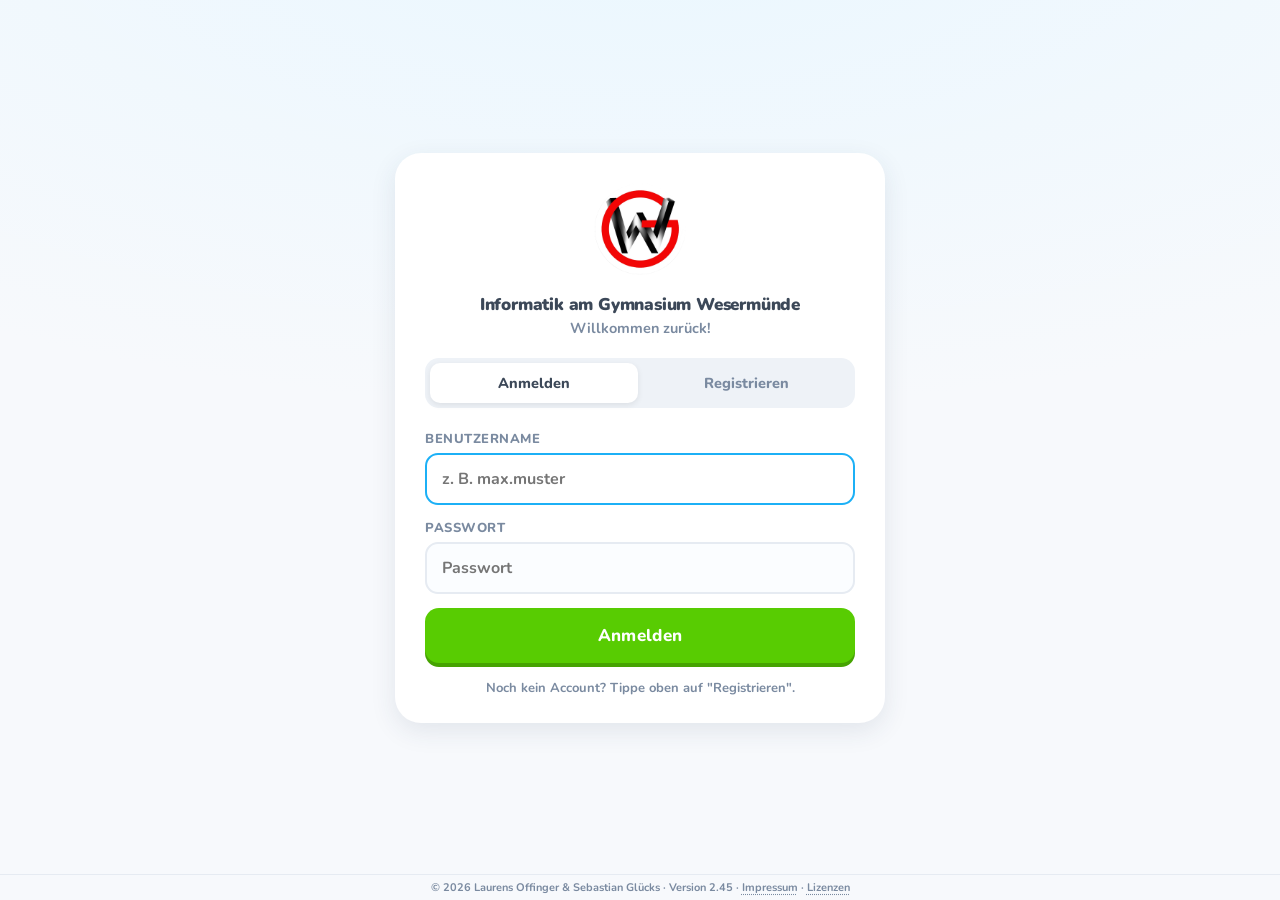
==== index.html @ f21b3028 "Version 2.45: mehrere Welten je Aufgabe, Klassenwechsel, Update in einem Befehl Mehrere Welten je Au" ====
<!DOCTYPE html>
<html lang="de">
<head>
<meta charset="UTF-8">
<meta name="viewport" content="width=device-width, initial-scale=1.0">
<title>🐹 Informatik am Gymnasium Wesermünde</title>
<link rel="icon" href="data:image/svg+xml,<svg xmlns='http://www.w3.org/2000/svg' viewBox='0 0 100 100'><text y='.9em' font-size='90'>🐹</text></svg>">
<link rel="preconnect" href="https://fonts.googleapis.com">
<link href="https://fonts.googleapis.com/css2?family=Nunito:ital,wght@0,400;0,600;0,700;0,800;0,900&display=swap" rel="stylesheet">
<style>
  :root{
    --green:#58cc02; --green-d:#46a302; --green-l:#d7ffb8;
    --blue:#1cb0f6; --blue-d:#1899d6;
    --gold:#e7a13a; --gold-d:#c9851f;
    --red:#ff4b4b; --red-d:#e63a3a;
    --purple:#ce82ff;
    --ink:#3c4858; --muted:#7a8aa0; --line:#e6ebf2; --line2:#eef2f7;
    --bg:#f7f9fc; --card:#fff;
    --radius:18px; --shadow:0 8px 26px rgba(40,60,90,.10);
    font-family:"Nunito",system-ui,-apple-system,Segoe UI,Roboto,sans-serif;
  }
  *{box-sizing:border-box}
  html,body{height:100%}
  body{margin:0;background:var(--bg);color:var(--ink);font-family:inherit;font-weight:600}
  a{color:var(--blue);text-decoration:none}
  h1,h2,h3{font-weight:900;letter-spacing:-.2px}

  /* ---------- Splash ---------- */
  #splash{position:fixed;inset:0;display:flex;flex-direction:column;align-items:center;justify-content:center;gap:14px;background:var(--bg);z-index:100;transition:opacity .3s}
  #splash.hide{opacity:0;pointer-events:none}
  #splash .h{font-size:60px;animation:bounce 1s infinite}
  #splash .t{color:var(--muted);font-weight:800}
  @keyframes bounce{0%,100%{transform:translateY(0)}50%{transform:translateY(-12px)}}

  /* ---------- Buttons (Duolingo-3D) ---------- */
  .btn{border:none;border-radius:14px;font-family:inherit;font-weight:800;cursor:pointer;padding:13px 20px;font-size:15px;letter-spacing:.3px;transition:transform .06s,box-shadow .06s,filter .1s;display:inline-flex;align-items:center;gap:8px;justify-content:center}
  .btn:active{transform:translateY(2px)}
  .btn-primary{background:var(--green);color:#fff;box-shadow:0 4px 0 var(--green-d)}
  .btn-primary:active{box-shadow:0 2px 0 var(--green-d)}
  .btn-blue{background:var(--blue);color:#fff;box-shadow:0 4px 0 var(--blue-d)}
  .btn-blue:active{box-shadow:0 2px 0 var(--blue-d)}
  .btn-gold{background:var(--gold);color:#fff;box-shadow:0 4px 0 var(--gold-d)}
  .btn-danger{background:var(--red);color:#fff;box-shadow:0 4px 0 #c4302b}
  .btn-ghost{background:#fff;color:var(--ink);box-shadow:0 0 0 2px var(--line) inset}
  .btn-ghost:active{transform:translateY(1px)}
  .btn:disabled{opacity:.5;cursor:default;transform:none!important}
  .btn-sm{padding:8px 14px;font-size:13.5px;border-radius:11px}
  .btn-lg{padding:16px 26px;font-size:17px;width:100%}

  /* ---------- Inputs ---------- */
  .field{margin:0 0 14px}
  .field label{display:block;font-weight:800;font-size:13px;color:var(--muted);margin:0 0 5px;text-transform:uppercase;letter-spacing:.5px}
  .input{width:100%;border:2px solid var(--line);background:#fbfdff;border-radius:13px;padding:13px 15px;font-family:inherit;font-size:16px;font-weight:700;color:var(--ink);transition:.12s}
  .input:focus{outline:none;border-color:var(--blue);background:#fff}
  textarea.input{resize:vertical;min-height:90px;font-weight:600}

  /* ---------- Auth ---------- */
  .auth-wrap{min-height:100vh;display:flex;align-items:center;justify-content:center;padding:20px 20px 44px;
    background:radial-gradient(1200px 500px at 50% -10%, #eaf7ff, transparent), var(--bg)}
  .auth-card{background:var(--card);border-radius:26px;box-shadow:var(--shadow);width:100%;max-width:490px;padding:30px 30px 26px;animation:pop .35s cubic-bezier(.2,1.2,.4,1)}
  @keyframes pop{from{transform:scale(.94) translateY(10px);opacity:0}to{transform:none;opacity:1}}
  .auth-card .mascot{font-size:58px;text-align:center;line-height:1}
  .auth-card h1{text-align:center;font-size:17px;margin:8px 0 2px;white-space:nowrap}
  .auth-card .sub{text-align:center;color:var(--muted);font-weight:700;margin:0 0 20px;font-size:14.5px}
  .tabs{display:flex;background:var(--line2);border-radius:14px;padding:5px;margin:0 0 22px;gap:4px}
  .tabs button{flex:1;border:none;background:transparent;font-family:inherit;font-weight:800;font-size:14.5px;color:var(--muted);padding:10px;border-radius:10px;cursor:pointer}
  .tabs button.active{background:#fff;color:var(--ink);box-shadow:0 2px 6px rgba(0,0,0,.08)}
  .role-pick{display:grid;grid-template-columns:1fr 1fr;gap:10px;margin:0 0 14px}
  .role-opt{border:2px solid var(--line);border-radius:14px;padding:14px 10px;text-align:center;cursor:pointer;font-weight:800;transition:.12s;background:#fff}
  .role-opt .ic{font-size:26px;display:block;margin-bottom:4px}
  .role-opt.active{border-color:var(--green);background:#f3ffe9;color:var(--green-d)}
  .auth-msg{border-radius:12px;padding:10px 13px;font-weight:800;font-size:14px;margin:0 0 14px;display:none}
  .auth-msg.err{display:block;background:#fff0f0;color:var(--red-d)}
  .auth-msg.ok{display:block;background:#f0fff0;color:var(--green-d)}
  .auth-foot{text-align:center;color:var(--muted);font-size:13px;margin:16px 0 0;font-weight:700}
  .auth-credit{text-align:center;color:var(--muted);font-size:12px;margin:16px 0 0;font-weight:800;border-top:1px solid var(--line2);padding-top:12px}
  .auth-credit b{color:var(--gold-d)}
  #appfoot{position:fixed;left:0;right:0;bottom:0;text-align:center;font-size:11px;color:var(--muted);font-weight:700;padding:5px 10px;background:rgba(247,249,252,.93);border-top:1px solid var(--line);z-index:30;pointer-events:none}
  #appfoot b{color:inherit;font-weight:inherit}
  #appfoot a{pointer-events:auto}   /* der Footer selbst ist klick-durchlässig – Links (Impressum) aber klickbar */

  /* ---------- Patch-Notes (Fab unten links + Verlauf) ---------- */
  .patch-fab{position:fixed;left:16px;bottom:30px;z-index:40;background:#fff;color:var(--muted);border:none;border-radius:999px;
    box-shadow:0 6px 18px rgba(40,60,90,.18),0 0 0 1.5px var(--line) inset;padding:9px 15px 9px 13px;font-family:inherit;font-weight:800;
    font-size:13px;cursor:pointer;display:inline-flex;align-items:center;gap:7px;transition:transform .08s,box-shadow .14s,color .14s}
  .patch-fab:hover{color:var(--ink);transform:translateY(-2px);box-shadow:0 9px 22px rgba(40,60,90,.24),0 0 0 1.5px var(--blue) inset}
  .patch-fab:active{transform:translateY(0)}
  .patch-fab .dot{width:8px;height:8px;border-radius:50%;background:var(--blue);box-shadow:0 0 0 3px #d8f0ff}
  @media (max-width:560px){ .patch-fab span.lbl{display:none} .patch-fab{padding:11px;left:12px;bottom:36px} }
  .patchlog{display:flex;flex-direction:column;gap:6px;margin-top:8px}
  .patchlog .pn{border-left:3px solid var(--line);padding:8px 0 8px 15px}
  .patchlog .pn.latest{border-left-color:var(--green)}
  .patchlog .pn h4{margin:0;font-size:15.5px;display:flex;align-items:center;gap:8px;flex-wrap:wrap}
  .patchlog .pn .ver{font-size:11px;font-weight:900;color:var(--muted);background:var(--line2);padding:2px 8px;border-radius:7px;letter-spacing:.4px}
  .patchlog .pn .date{font-size:12px;color:var(--muted);font-weight:700;margin-left:auto}
  .patchlog .pn ul{margin:8px 0 2px;padding-left:19px}
  .patchlog .pn li{margin:0 0 5px;font-weight:600;line-height:1.45}
  .patchlog .pn li b{font-weight:800;color:var(--ink)}

  /* ---------- App shell ---------- */
  .topbar{position:sticky;top:0;z-index:20;background:#fff;border-bottom:1px solid var(--line);display:flex;align-items:center;gap:12px;padding:11px 18px;box-shadow:0 2px 10px rgba(40,60,90,.04)}
  .topbar .brand{display:flex;align-items:center;gap:9px;font-weight:900;font-size:16px;min-width:0;white-space:nowrap;overflow:hidden;text-overflow:ellipsis}
  .topbar .brand .h{font-size:24px}
  .topbar .brand img.blogo{height:28px;width:28px;object-fit:contain;flex:0 0 auto}
  .topbar .spacer{margin-left:auto}
  .chip{display:inline-flex;align-items:center;gap:7px;background:var(--line2);border-radius:999px;padding:6px 12px 6px 7px;font-weight:800;font-size:13.5px}
  .chip .av{width:26px;height:26px;border-radius:50%;background:var(--gold);color:#fff;display:flex;align-items:center;justify-content:center;font-size:14px;font-weight:900}
  .chip.teacher .av{background:var(--blue)}
  .badge{font-size:11px;font-weight:900;text-transform:uppercase;letter-spacing:.6px;padding:3px 8px;border-radius:8px;background:var(--green-l);color:var(--green-d)}
  .badge.blue{background:#dff2ff;color:var(--blue-d)}
  .badge.gold{background:#fff0d6;color:var(--gold-d)}
  .badge.gray{background:var(--line2);color:var(--muted)}

  /* ---------- Konto-Dropdown (Topbar) ---------- */
  .usermenu{position:relative;display:inline-block}
  .chipbtn{border:none;cursor:pointer;font-family:inherit;font-size:13.5px;color:var(--ink);transition:filter .1s}
  .chipbtn:hover{filter:brightness(.97)}
  .chip .caret{font-size:11px;opacity:.65;margin-left:1px}
  .menu{position:absolute;right:0;top:calc(100% + 8px);background:#fff;border-radius:14px;
    box-shadow:0 12px 30px rgba(40,60,90,.18),0 0 0 1px var(--line) inset;padding:6px;min-width:210px;z-index:60;
    display:flex;flex-direction:column;gap:2px;animation:pop .14s cubic-bezier(.2,1.2,.4,1)}
  .menu-item{display:flex;align-items:center;gap:10px;width:100%;text-align:left;border:none;background:none;
    font-family:inherit;font-weight:800;font-size:14px;color:var(--ink);padding:11px 13px;border-radius:10px;cursor:pointer}
  .menu-item:hover{background:var(--line2)}
  .menu-item.danger{color:var(--red-d)}
  .menu-item.danger:hover{background:#fff0f0}

  .container{max-width:1080px;margin:0 auto;padding:22px 18px 60px}
  .page-head{display:flex;align-items:center;gap:12px;margin:4px 0 20px;flex-wrap:wrap}
  .page-head h2{font-size:24px;margin:0}
  .page-head .spacer{margin-left:auto}
  .muted{color:var(--muted)}
  .crumb{background:none;border:none;color:var(--blue);font-weight:800;cursor:pointer;font-family:inherit;font-size:14px;padding:0}

  .grid{display:grid;gap:14px;grid-template-columns:repeat(auto-fill,minmax(250px,1fr))}
  .card{background:var(--card);border-radius:var(--radius);box-shadow:var(--shadow);padding:18px}
  .card.click{cursor:pointer;transition:transform .1s,box-shadow .1s;border:2px solid transparent}
  .card.click:hover{transform:translateY(-3px);box-shadow:0 12px 30px rgba(40,60,90,.14);border-color:var(--green-l)}
  .card h3{margin:0 0 6px;font-size:18px}
  .card .meta{color:var(--muted);font-size:13.5px;font-weight:700}
  .codechip{display:inline-flex;align-items:center;gap:8px;font-family:"JetBrains Mono",monospace;font-weight:800;background:#fff7e9;color:var(--gold-d);border:2px dashed var(--gold);border-radius:11px;padding:7px 12px;font-size:16px;letter-spacing:1px}
  .empty{text-align:center;color:var(--muted);padding:40px 20px;font-weight:700}
  .empty .ic{font-size:46px;display:block;margin-bottom:10px;opacity:.7}

  .list{display:flex;flex-direction:column;gap:10px}
  .row{display:flex;align-items:center;gap:12px;background:#fff;border:2px solid var(--line);border-radius:14px;padding:13px 15px}
  .row .grow{flex:1;min-width:0}
  .row .grow .t{display:block;font-weight:800}
  .row .grow .t.clickable{cursor:pointer;display:inline-block}
  .row .grow .t.clickable:hover{color:var(--blue);text-decoration:underline}
  .row .grow .s{display:block;color:var(--muted);font-size:13px;font-weight:700;margin-top:2px}
  /* Vorschautext einer Aufgabe: eine Zeile ueber die volle Breite, am Ende "..." */
  .row .grow .s.prev{white-space:nowrap;overflow:hidden;text-overflow:ellipsis;margin-top:3px}
  .acts{display:flex;gap:5px;flex:none}
  .abtn{border:1px solid var(--line);background:#fff;border-radius:9px;padding:6px 9px;font-size:14px;line-height:1;cursor:pointer;transition:.1s}
  .abtn:hover{border-color:#cdd5e0;background:#fafbfd}
  .abtn.on{background:#2b6cff;color:#fff;border-color:#2b6cff}
  .editnote{background:#fff7e6;border:1.5px solid #ffd98a;border-radius:12px;padding:9px 13px;font-size:13px;font-weight:700;color:#7a5a00;margin-bottom:10px}

  /* ---------- Matrix ---------- */
  .matrix-wrap{overflow:auto;background:#fff;border-radius:var(--radius);box-shadow:var(--shadow);padding:6px}
  table.matrix{border-collapse:separate;border-spacing:0;width:100%;font-size:14px}
  table.matrix th,table.matrix td{padding:10px 12px;text-align:center;white-space:nowrap}
  table.matrix thead th{position:sticky;top:0;background:#fff;font-weight:900;color:var(--muted);border-bottom:2px solid var(--line);font-size:12.5px}
  table.matrix th.stu{text-align:left;position:sticky;left:0;background:#fff;z-index:1}
  table.matrix td.stu{text-align:left;position:sticky;left:0;background:#fff;font-weight:800;z-index:1;border-right:2px solid var(--line)}
  table.matrix td.stu.clickable{cursor:pointer}
  table.matrix td.stu.clickable:hover{color:var(--blue);text-decoration:underline}
  table.matrix tbody tr:nth-child(even) td{background:#fafcff}
  table.matrix tbody tr:nth-child(even) td.stu{background:#fafcff}
  /* Abgabe-Matrix im Vollbild (maximiert – über die gesamte Bildschirmbreite) */
  .matrix-modal{position:fixed;inset:0;z-index:70;background:var(--bg);display:flex;flex-direction:column}
  .matrix-modal .mm-head{display:flex;align-items:center;gap:12px;padding:13px 20px;border-bottom:1px solid var(--line);flex-wrap:wrap;background:var(--card)}
  .matrix-modal .mm-head h2{margin:0;font-size:18px}
  .matrix-modal .mm-body{flex:1;overflow:auto;padding:16px 20px}
  .matrix-modal .mm-body .matrix-wrap{box-shadow:none;padding:0;overflow:visible}   /* .mm-body wird Scroll-Container -> Kopfzeile (top:0) UND Namensspalte (left:0) kleben korrekt */
  .cell{display:inline-flex;align-items:center;justify-content:center;width:34px;height:34px;border-radius:10px;font-size:17px;font-weight:900}
  .cell.done{background:#e9ffd6;color:var(--green-d)}
  .cell.pass{background:var(--green);color:#fff}
  .cell.none{background:var(--line2);color:#c4cdd9}

  /* ---------- SQL Aufgaben-Editor: Teilaufgaben-Liste ---------- */
  .sqedit{cursor:pointer;border:1.5px solid var(--line);border-radius:12px;padding:10px 13px;margin-bottom:8px;background:var(--card);transition:border-color .12s,background .12s,box-shadow .12s}
  .sqedit:hover{border-color:var(--green-l)}
  .sqedit.sel{border-color:var(--green);background:var(--green-l);box-shadow:0 2px 8px rgba(88,204,2,.10)}
  .sqedit-row{display:flex;align-items:center;gap:9px}
  .sqedit-no{flex:none;display:inline-flex;align-items:center;justify-content:center;width:22px;height:22px;border-radius:50%;background:var(--line2);color:var(--muted);font-weight:900;font-size:12px}
  .sqedit.sel .sqedit-no{background:var(--green);color:#fff}
  .sqedit-t{flex:1;min-width:0;font-weight:700;font-size:13.5px;color:var(--ink);white-space:nowrap;overflow:hidden;text-overflow:ellipsis}
  .sqedit-t.empty{font-weight:600;font-style:italic;color:var(--muted)}
  .sqedit-acts{flex:none;display:flex;gap:3px}

  /* ---------- Modal ---------- */
  .modal-bg{position:fixed;inset:0;background:rgba(30,42,60,.45);display:flex;align-items:center;justify-content:center;padding:18px;z-index:50;animation:fade .15s}
  @keyframes fade{from{opacity:0}to{opacity:1}}
  .modal{background:#fff;border-radius:22px;box-shadow:var(--shadow);width:100%;max-width:560px;max-height:92vh;overflow:auto;padding:24px;animation:pop .25s cubic-bezier(.2,1.2,.4,1)}
  .modal.wide{max-width:920px}
  .modal h3{margin:0 0 4px;font-size:21px}
  .modal .x{float:right;border:none;background:var(--line2);width:34px;height:34px;border-radius:10px;font-size:18px;cursor:pointer;font-weight:900;color:var(--muted)}

  /* ---------- Toast ---------- */
  #toast{position:fixed;bottom:46px;left:50%;transform:translateX(-50%) translateY(24px);background:#2b3a4f;color:#fff;padding:13px 20px;border-radius:14px;font-weight:800;box-shadow:var(--shadow);opacity:0;transition:.25s;pointer-events:none;z-index:120;max-width:90vw}
  #toast.show{opacity:1;transform:translateX(-50%) translateY(0)}
  #toast.err{background:var(--red-d)} #toast.ok{background:var(--green-d)}

  .spin{width:22px;height:22px;border:3px solid var(--line);border-top-color:var(--green);border-radius:50%;animation:rot .7s linear infinite;display:inline-block}
  @keyframes rot{to{transform:rotate(360deg)}}
  .center-load{display:flex;align-items:center;justify-content:center;gap:12px;padding:50px;color:var(--muted);font-weight:800}

  @media (max-width:560px){
    .auth-card{padding:24px 20px}
    .role-pick{grid-template-columns:1fr 1fr}
  }

  /* ---------- Tool-Launcher ---------- */
  .toolgrid{grid-template-columns:repeat(auto-fill,minmax(220px,1fr));max-width:760px;margin:0 auto}
  .card.tool{text-align:center;padding:24px 16px}
  .card.tool .ticon{font-size:46px;line-height:1;margin-bottom:6px}
  .card.tool.disabled{opacity:.55;filter:grayscale(.6);cursor:not-allowed}

  /* ---------- Dark Mode (hell/dunkel/automatisch) ---------- */
  :root[data-theme="dark"]{
    --ink:#e7edf5; --muted:#9aa7b8; --line:#2b3442; --line2:#222b37;
    --bg:#141a22; --card:#1e2531; --green-l:#26361b;
    --shadow:0 8px 26px rgba(0,0,0,.55);
  }
  :root[data-theme="dark"] body{background:var(--bg)}
  :root[data-theme="dark"] .topbar{background:var(--card)}
  :root[data-theme="dark"] .menu{background:var(--card)}
  :root[data-theme="dark"] .menu-item.danger:hover{background:#3a1f22}
  :root[data-theme="dark"] .input{background:#161d27;color:var(--ink);border-color:var(--line)}
  :root[data-theme="dark"] .input:focus{background:#1e2531}
  :root[data-theme="dark"] .btn-ghost{background:#1e2531;color:var(--ink);box-shadow:0 0 0 2px var(--line) inset}
  :root[data-theme="dark"] .tabs button.active{background:#2b3442;color:var(--ink)}
  :root[data-theme="dark"] .role-opt{background:#1e2531}
  :root[data-theme="dark"] .codechip{background:#2a2410;color:var(--gold)}
  :root[data-theme="dark"] .modal{background:var(--card)}
  :root[data-theme="dark"] .matrix-wrap{background:var(--card)}
  :root[data-theme="dark"] table.matrix thead th,
  :root[data-theme="dark"] table.matrix th.stu,
  :root[data-theme="dark"] table.matrix td.stu{background:var(--card)}
  :root[data-theme="dark"] table.matrix tbody tr:nth-child(even) td,
  :root[data-theme="dark"] table.matrix tbody tr:nth-child(even) td.stu{background:#18202b}
  :root[data-theme="dark"] .row{background:var(--card)}
  :root[data-theme="dark"] .abtn:not(.on){background:#1e2531;color:var(--ink)}
  :root[data-theme="dark"] .abtn:not(.on):hover{background:#27303d}
  :root[data-theme="dark"] .patch-fab{background:var(--card);color:var(--ink)}
  :root[data-theme="dark"] #appfoot{background:rgba(20,26,34,.93)}
  :root[data-theme="dark"] .auth-wrap{background:radial-gradient(1200px 500px at 50% -10%, #102438, transparent), var(--bg)}
</style>
<script>(function(){try{var p=localStorage.getItem('themePref')||'auto';var d=p==='dark'||(p==='auto'&&window.matchMedia&&window.matchMedia('(prefers-color-scheme:dark)').matches);document.documentElement.setAttribute('data-theme',d?'dark':'light');}catch(e){}})();</script>
</head>
<body>
  <div id="splash"><div class="h">🐹</div><div class="t">Informatik am Gymnasium Wesermünde lädt…</div></div>
  <div id="app"></div>
  <footer id="appfoot"></footer>
  <div id="toast"></div>

  <!-- Supabase-Bibliothek: bewusst die MITGELIEFERTE, gepinnte Kopie (v2.112.2)
       statt eines CDN. Grund: Ein CDN-Skript mit schwebender Versionsangabe
       koennte jederzeit ausgetauscht werden und haette dann vollen Zugriff auf
       Anmeldedaten und Schuelerdaten. Ausserdem laeuft die Plattform so komplett
       offline im Schulnetz, und die CSP kommt ohne Fremd-Domain aus. -->
  <script src="supabase.local.js?v=2112"></script>
  <script src="config.js"></script>
  <script>/* Favicon optional per config.js (FAVICON_URL) austauschbar – z. B. auf dem Schulserver */(function(){try{var c=window.HAMSTER_CONFIG||{};if(c.FAVICON_URL){var l=document.querySelector("link[rel='icon']");if(!l){l=document.createElement("link");l.rel="icon";document.head.appendChild(l);}l.href=c.FAVICON_URL;}}catch(e){}})();</script>
  <script src="engine.js?v=h20"></script>
  <script src="sqlengine.js?v=h23"></script>
  <script src="filiusengine.js?v=h5"></script>
  <script src="filiusview.js?v=h6"></script>
  <script src="javaengine.js?v=j2"></script>
  <script src="javaview.js?v=j5"></script>
  <script src="app.js?v=h55"></script>
</body>
</html>
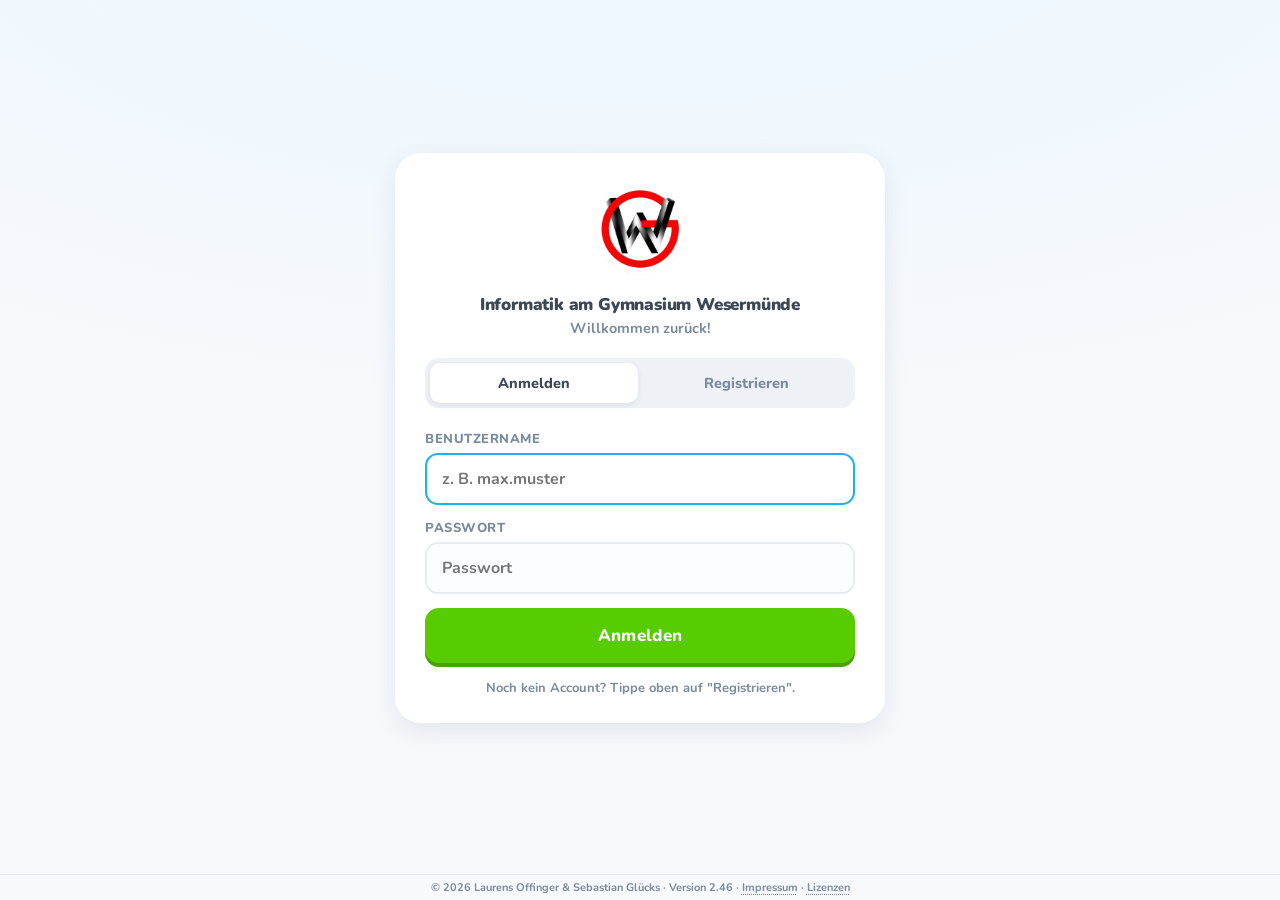
==== commit 63c20708: "Version 2.46: Autospeichern, Entwuerfe fuer Lehrkraefte, aufgeraeumter Arbeitsbereich Automatisches " ====
--- a/index.html
+++ b/index.html
@@ -158,7 +158,9 @@
   .editnote{background:#fff7e6;border:1.5px solid #ffd98a;border-radius:12px;padding:9px 13px;font-size:13px;font-weight:700;color:#7a5a00;margin-bottom:10px}
 
   /* ---------- Matrix ---------- */
-  .matrix-wrap{overflow:auto;background:#fff;border-radius:var(--radius);box-shadow:var(--shadow);padding:6px}
+  /* max-height: die Matrix rollt in sich - nur so bleibt die Kopfzeile
+     (position:sticky) beim Scrollen sichtbar */
+  .matrix-wrap{overflow:auto;max-height:74vh;background:#fff;border-radius:var(--radius);box-shadow:var(--shadow);padding:6px}
   table.matrix{border-collapse:separate;border-spacing:0;width:100%;font-size:14px}
   table.matrix th,table.matrix td{padding:10px 12px;text-align:center;white-space:nowrap}
   table.matrix thead th{position:sticky;top:0;background:#fff;font-weight:900;color:var(--muted);border-bottom:2px solid var(--line);font-size:12.5px}
@@ -178,6 +180,8 @@
   .cell.done{background:#e9ffd6;color:var(--green-d)}
   .cell.pass{background:var(--green);color:#fff}
   .cell.none{background:var(--line2);color:#c4cdd9}
+  .cell.draft{background:#e8f1ff;color:#3b7dd8;cursor:pointer;font-size:15px}
+  .cell.draft:hover{background:#d7e8ff}
 
   /* ---------- SQL Aufgaben-Editor: Teilaufgaben-Liste ---------- */
   .sqedit{cursor:pointer;border:1.5px solid var(--line);border-radius:12px;padding:10px 13px;margin-bottom:8px;background:var(--card);transition:border-color .12s,background .12s,box-shadow .12s}
@@ -264,12 +268,12 @@
   <script src="supabase.local.js?v=2112"></script>
   <script src="config.js"></script>
   <script>/* Favicon optional per config.js (FAVICON_URL) austauschbar – z. B. auf dem Schulserver */(function(){try{var c=window.HAMSTER_CONFIG||{};if(c.FAVICON_URL){var l=document.querySelector("link[rel='icon']");if(!l){l=document.createElement("link");l.rel="icon";document.head.appendChild(l);}l.href=c.FAVICON_URL;}}catch(e){}})();</script>
-  <script src="engine.js?v=h20"></script>
+  <script src="engine.js?v=h22"></script>
   <script src="sqlengine.js?v=h23"></script>
   <script src="filiusengine.js?v=h5"></script>
   <script src="filiusview.js?v=h6"></script>
   <script src="javaengine.js?v=j2"></script>
   <script src="javaview.js?v=j5"></script>
-  <script src="app.js?v=h55"></script>
+  <script src="app.js?v=h58"></script>
 </body>
 </html>
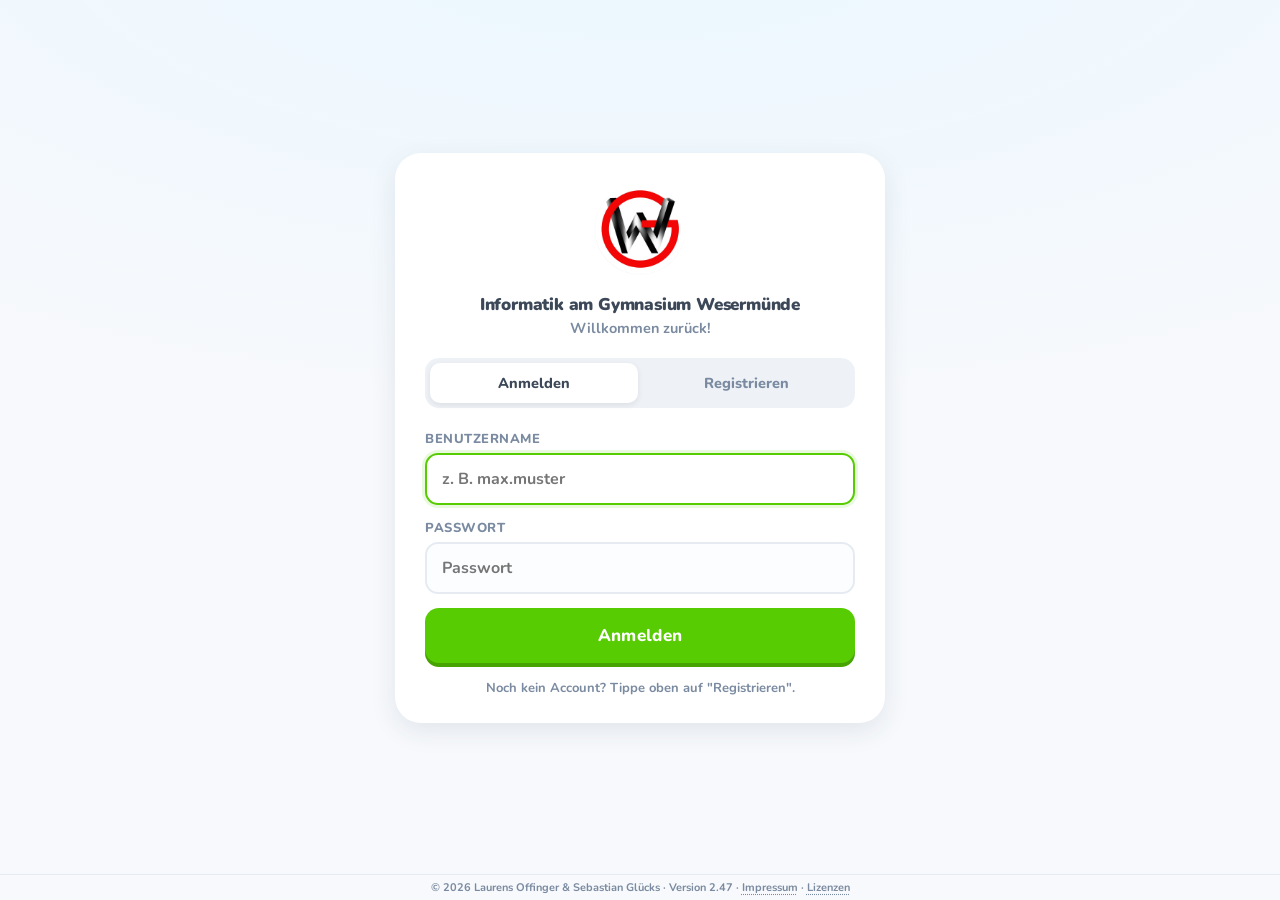
==== commit 6869a14c: "Version 2.47: Cockpit-Ansicht, iPad-Umschalter, Feinschliff-Animationen Cockpit-Ansicht der Aufgaben" ====
--- a/index.html
+++ b/index.html
@@ -177,8 +177,9 @@
   .matrix-modal .mm-body{flex:1;overflow:auto;padding:16px 20px}
   .matrix-modal .mm-body .matrix-wrap{box-shadow:none;padding:0;overflow:visible}   /* .mm-body wird Scroll-Container -> Kopfzeile (top:0) UND Namensspalte (left:0) kleben korrekt */
   .cell{display:inline-flex;align-items:center;justify-content:center;width:34px;height:34px;border-radius:10px;font-size:17px;font-weight:900}
-  .cell.done{background:#e9ffd6;color:var(--green-d)}
-  .cell.pass{background:var(--green);color:#fff}
+  /* anklickbar -> Finger-Zeiger, wie bei den Entwurfs-Zellen */
+  .cell.done{background:#e9ffd6;color:var(--green-d);cursor:pointer}
+  .cell.pass{background:var(--green);color:#fff;cursor:pointer}
   .cell.none{background:var(--line2);color:#c4cdd9}
   .cell.draft{background:#e8f1ff;color:#3b7dd8;cursor:pointer;font-size:15px}
   .cell.draft:hover{background:#d7e8ff}
@@ -251,7 +252,31 @@
   :root[data-theme="dark"] .patch-fab{background:var(--card);color:var(--ink)}
   :root[data-theme="dark"] #appfoot{background:rgba(20,26,34,.93)}
   :root[data-theme="dark"] .auth-wrap{background:radial-gradient(1200px 500px at 50% -10%, #102438, transparent), var(--bg)}
+
+  /* ---------- Cockpit-Ansicht der Aufgabenseite (2.47) ---------------------
+     Editor | Territorium | Abgaben nebeneinander; Ziel: auf Full-HD alles im
+     Blick, ohne Scrollen. Unter 1280 px (iPad quer) uebernimmt ein Umschalter:
+     die Abgaben-Spalte schiebt sich von rechts ueber das Territorium. */
+  .container.weit{max-width:1780px;padding-bottom:14px}
+  .cockpit{display:grid;grid-template-columns:minmax(0,1fr) 340px;gap:14px;align-items:start;position:relative}
+  .ck-main{min-width:0}
+  .ck-side{min-width:0;display:flex;flex-direction:column;gap:12px}
+  .ck-side .card{margin-top:0!important}
+  .ck-side #histCard .card{margin-top:0!important}
+  .cockpit #solveHost{--edh:clamp(430px,calc(100vh - 468px),80vh)}
+  .sc-switch{display:none;position:relative;margin:0 auto 10px;background:var(--card);border:2px solid var(--line);border-radius:14px;padding:4px;width:340px;max-width:100%}
+  .sc-switch .pill{position:absolute;top:4px;bottom:4px;left:4px;width:calc(50% - 4px);background:var(--green);border-radius:10px;transition:transform .32s cubic-bezier(.3,1.2,.4,1)}
+  .sc-switch.zeige-abgaben .pill{transform:translateX(100%)}
+  .sc-switch button{position:relative;z-index:1;flex:1;border:none;background:none;font-family:inherit;font-weight:800;font-size:13.5px;padding:8px 6px;cursor:pointer;color:var(--muted);transition:color .25s;border-radius:10px}
+  .sc-switch button.on{color:#fff}
+  @media (max-width:1279px){
+    .cockpit{display:block}
+    .sc-switch{display:flex}
+    .ck-side{position:absolute;top:0;right:0;bottom:0;width:min(520px,calc(50% + 20px));z-index:6;background:var(--bg);padding:0 0 12px 12px;transform:translateX(112%);transition:transform .35s cubic-bezier(.3,1.05,.4,1);overflow:auto;box-shadow:-14px 0 26px rgba(40,60,90,.10);border-radius:14px 0 0 14px}
+    .cockpit.zeige-abgaben .ck-side{transform:none}
+  }
 </style>
+<link rel="stylesheet" href="polish.css?v=1">
 <script>(function(){try{var p=localStorage.getItem('themePref')||'auto';var d=p==='dark'||(p==='auto'&&window.matchMedia&&window.matchMedia('(prefers-color-scheme:dark)').matches);document.documentElement.setAttribute('data-theme',d?'dark':'light');}catch(e){}})();</script>
 </head>
 <body>
@@ -268,12 +293,13 @@
   <script src="supabase.local.js?v=2112"></script>
   <script src="config.js"></script>
   <script>/* Favicon optional per config.js (FAVICON_URL) austauschbar – z. B. auf dem Schulserver */(function(){try{var c=window.HAMSTER_CONFIG||{};if(c.FAVICON_URL){var l=document.querySelector("link[rel='icon']");if(!l){l=document.createElement("link");l.rel="icon";document.head.appendChild(l);}l.href=c.FAVICON_URL;}}catch(e){}})();</script>
-  <script src="engine.js?v=h22"></script>
+  <script src="engine.js?v=h23"></script>
   <script src="sqlengine.js?v=h23"></script>
   <script src="filiusengine.js?v=h5"></script>
   <script src="filiusview.js?v=h6"></script>
   <script src="javaengine.js?v=j2"></script>
   <script src="javaview.js?v=j5"></script>
-  <script src="app.js?v=h58"></script>
+  <script src="app.js?v=h59"></script>
+  <script src="polish.js?v=1"></script>
 </body>
 </html>
--- a/polish.css
+++ b/polish.css
@@ -0,0 +1,93 @@
+/* ============================================================================
+   POLISH – Feinschliff der Oberflaeche (uebernommen mit 2.47)
+   ----------------------------------------------------------------------------
+   Kleine, weiche Bewegungen ausschliesslich als Reaktion auf anklickbare
+   Flaechen (anfahren, druecken, Fokus) und als kurzes Feedback (Seitenwechsel,
+   Dialog, Meldung, Ziel-Banner). Keine Dauer-Animationen, kein Konfetti.
+   ============================================================================ */
+
+/* ---------- 1) Schaltflächen: leichter Lift, sanfter Druck ---------------- */
+.btn{transition:transform .16s ease,box-shadow .16s,filter .16s}
+.btn:hover{transform:translateY(-1px)}
+.btn:active{transform:scale(.97)}
+.btn-primary{position:relative;overflow:hidden}
+.btn-primary::after{content:"";position:absolute;top:0;bottom:0;left:-70%;width:45%;
+  background:linear-gradient(105deg,transparent,rgba(255,255,255,.35),transparent);
+  transform:skewX(-20deg);transition:left .55s ease}
+.btn-primary:hover::after{left:125%}
+.btn-ghost:hover{background:var(--green-l)!important;color:var(--green-d)!important}
+:root[data-theme="dark"] .btn-ghost:hover{background:#20301a!important;color:#8fe648!important}
+
+.abtn{transition:transform .15s ease,background .15s,border-color .15s,box-shadow .15s}
+.abtn:hover{transform:translateY(-1px);border-color:var(--green);background:var(--green-l);box-shadow:0 3px 8px rgba(88,204,2,.14)}
+:root[data-theme="dark"] .abtn:hover{background:#20301a}
+.abtn:active{transform:scale(.95)}
+
+.cbtn{transition:transform .14s ease,box-shadow .14s}
+.cbtn:hover:not(:disabled){transform:translateY(-1px)}
+.cbtn:active{transform:scale(.96)}
+
+.tool{transition:transform .14s,background .14s,border-color .14s}
+.tool:hover{transform:translateY(-1px)}
+.crumb{transition:transform .14s,color .14s}
+.crumb:hover{transform:translateX(-2px);color:var(--green-d)}
+.menu-item{transition:transform .13s,background .13s}
+.menu-item:hover{transform:translateX(3px)}
+.chip.chipbtn,.chip.clickable{transition:transform .14s}
+.chip.chipbtn:hover,.chip.clickable:hover{transform:translateY(-1px)}
+
+/* ---------- 2) Anklickbare Karten und Zeilen: ruhige Tiefe ---------------- */
+.card.click,.card.clickable,.card.tool.click{cursor:pointer;transition:transform .22s ease,box-shadow .22s,border-color .22s}
+.card.click:hover,.card.clickable:hover,.card.tool.click:hover{transform:translateY(-2px);
+  box-shadow:0 10px 26px rgba(40,60,90,.13),0 0 0 1px var(--green-l)}
+:root[data-theme="dark"] .card.click:hover,:root[data-theme="dark"] .card.clickable:hover,
+:root[data-theme="dark"] .card.tool.click:hover{box-shadow:0 10px 26px rgba(0,0,0,.5),0 0 0 1px #2f5a12}
+.row{transition:transform .18s ease,border-color .18s,box-shadow .18s}
+.row:hover{transform:translateX(2px);border-color:var(--green-l);box-shadow:0 4px 12px rgba(40,60,90,.09)}
+:root[data-theme="dark"] .row:hover{border-color:#2f5a12}
+
+/* ---------- 3) Symbole: kurzes, weiches Nicken beim Anfahren -------------- */
+.pr-ico{display:inline-block;transform-origin:55% 65%}
+:where(.btn,.abtn,.cbtn,.tool,.menu-item,.chip,.crumb,button,.card.click,.card.clickable,.row):hover > .pr-ico,
+:where(.btn,.abtn,.cbtn,.tool,.menu-item,.chip,.card.click,.card.clickable,.row):hover .pr-ico{
+  animation:pr-nick .38s ease-out}
+@keyframes pr-nick{0%{transform:none}40%{transform:scale(1.12) rotate(-5deg)}100%{transform:none}}
+/* Werkzeug-Wahl: das grosse Symbol nickt mit, wenn man die Karte anfaehrt */
+.ticon{display:inline-block;transform-origin:50% 70%}
+.card.tool.click:hover .ticon{animation:pr-nick .42s ease-out}
+.card.click:hover .ic,.card.clickable:hover .ic{display:inline-block;animation:pr-nick .42s ease-out}
+
+/* ---------- 4) Matrix-Zellen (anklickbar) --------------------------------- */
+.cell{transition:transform .16s ease}
+.cell.pass:hover,.cell.done:hover,.cell.draft:hover{transform:scale(1.12)}
+table.matrix tbody tr{transition:background .16s}
+table.matrix tbody tr:hover{background:rgba(88,204,2,.05)}
+:root[data-theme="dark"] table.matrix tbody tr:hover{background:rgba(88,204,2,.08)}
+
+/* ---------- 5) Kurzes Feedback: Seitenwechsel, Dialog, Meldung ------------ */
+.pr-in{animation:pr-rise .38s ease-out both}
+@keyframes pr-rise{from{opacity:0;transform:translateY(10px)}to{opacity:1;transform:none}}
+#toast .t,.toastmsg,#toast>div{animation:pr-toast .4s cubic-bezier(.25,1.4,.4,1) both}
+@keyframes pr-toast{from{opacity:0;transform:translateY(14px) scale(.95)}to{opacity:1;transform:none}}
+.modal{animation:pr-modal .3s cubic-bezier(.25,1.3,.4,1) both!important}
+@keyframes pr-modal{from{opacity:0;transform:translateY(14px) scale(.96)}to{opacity:1;transform:none}}
+.modal .x{transition:transform .18s}
+.modal .x:hover{transform:rotate(90deg)}
+
+/* ---------- 6) Ziel erreicht: kurzes Aufploppen des Banners ---------------- */
+.hv-goal.ok{animation:pr-goal .55s cubic-bezier(.3,1.4,.4,1)}
+@keyframes pr-goal{0%{transform:scale(.94)}55%{transform:scale(1.02)}100%{transform:scale(1)}}
+
+/* ---------- 7) Eingaben, Fokus, Rollbalken -------------------------------- */
+.input{transition:border-color .15s,box-shadow .15s}
+.input:focus{box-shadow:0 0 0 3px rgba(88,204,2,.13);border-color:var(--green)!important}
+:where(button,a,.abtn,.cbtn):focus-visible{outline:3px solid rgba(88,204,2,.5);outline-offset:2px;border-radius:10px}
+::-webkit-scrollbar{width:11px;height:11px}
+::-webkit-scrollbar-track{background:transparent}
+::-webkit-scrollbar-thumb{background:var(--line);border-radius:8px;border:3px solid var(--bg)}
+::-webkit-scrollbar-thumb:hover{background:var(--green)}
+
+/* ---------- 8) Ruhe, wenn gewünscht --------------------------------------- */
+@media (prefers-reduced-motion: reduce){
+  *,*::before,*::after{animation:none!important;transition:none!important}
+}
